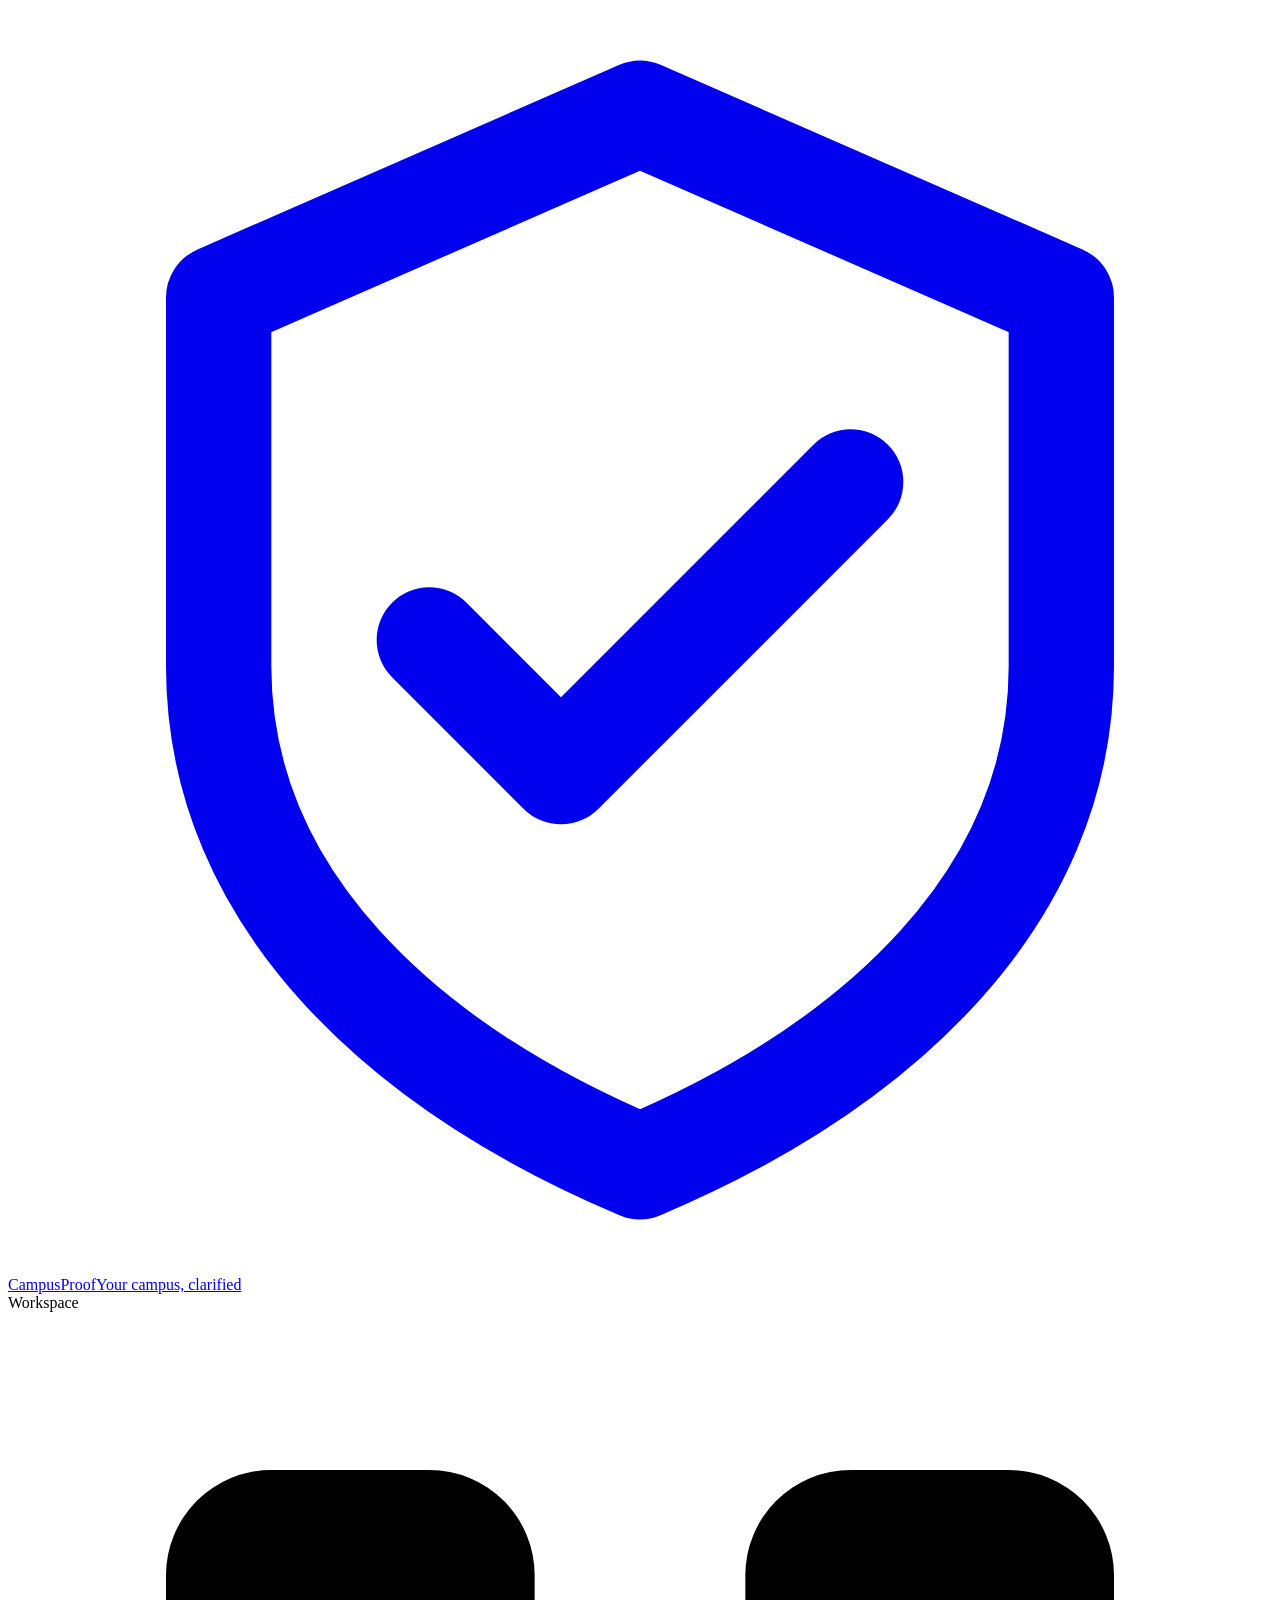
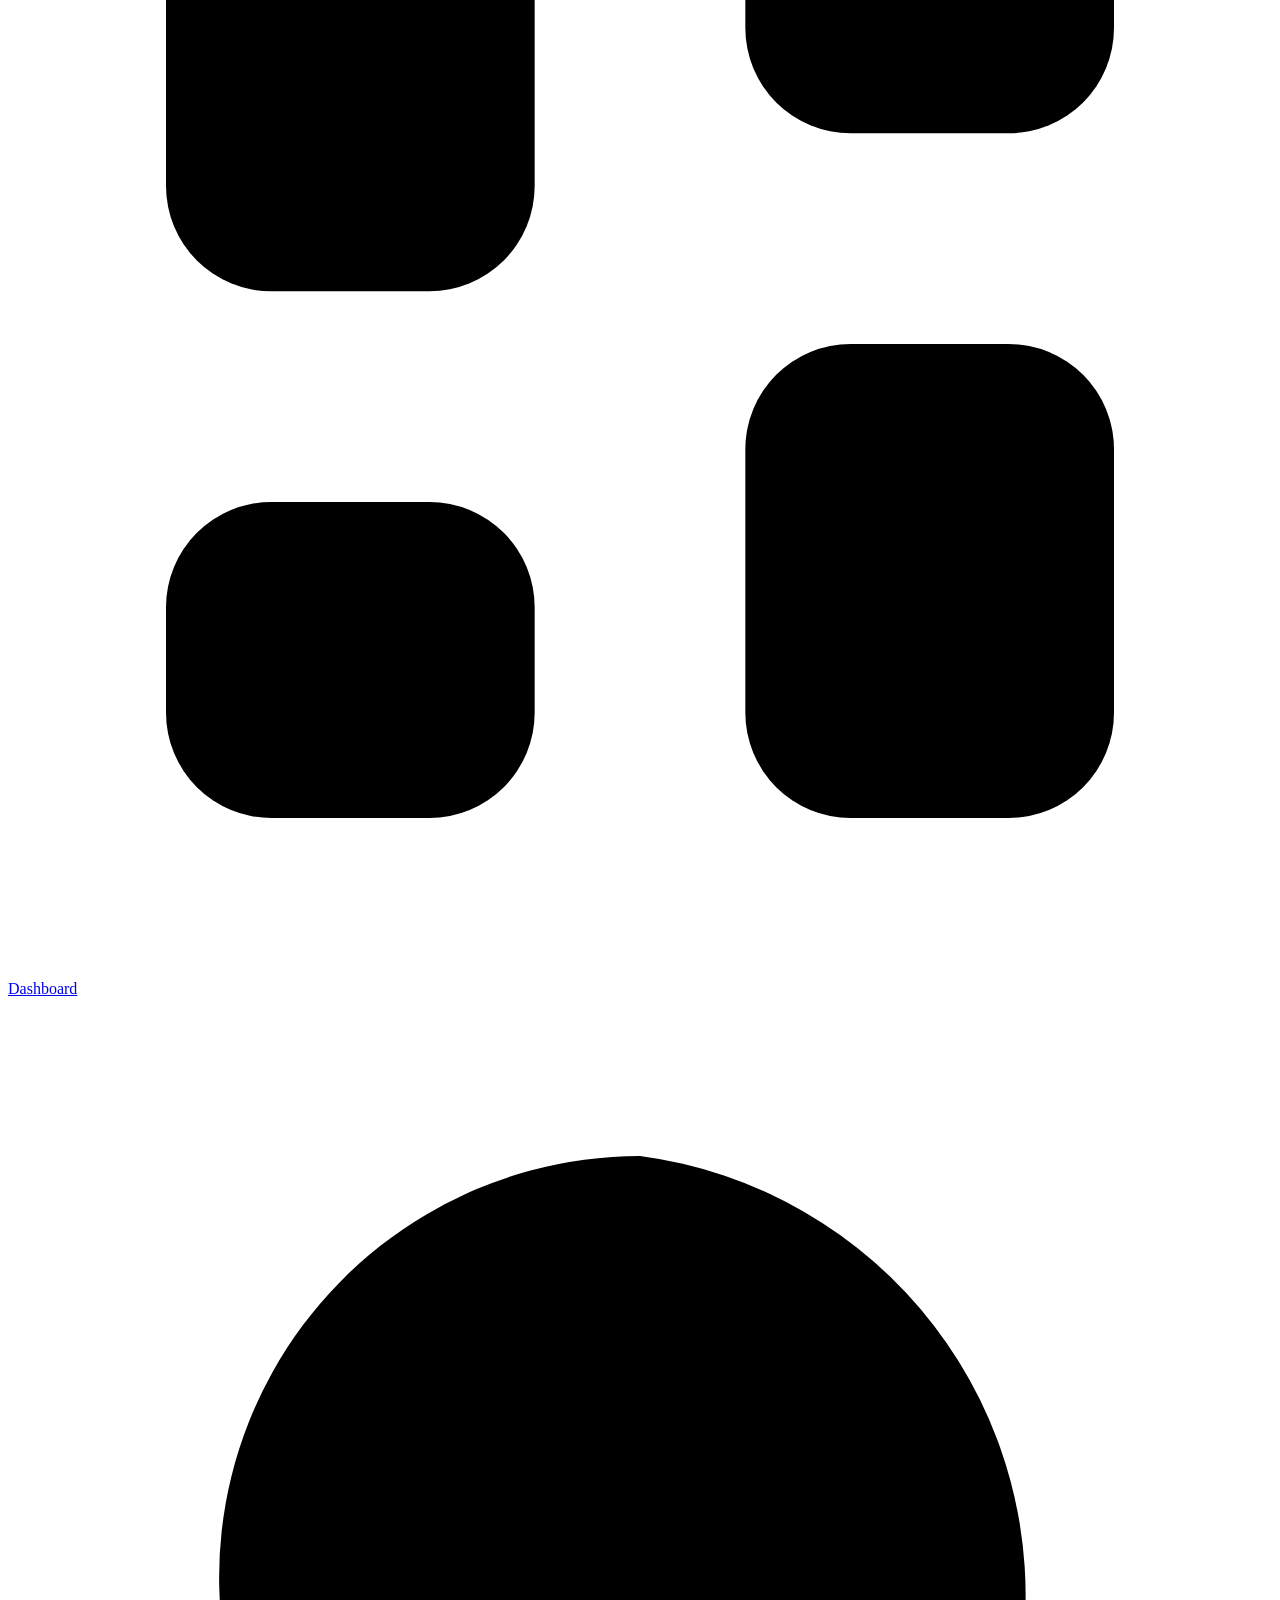
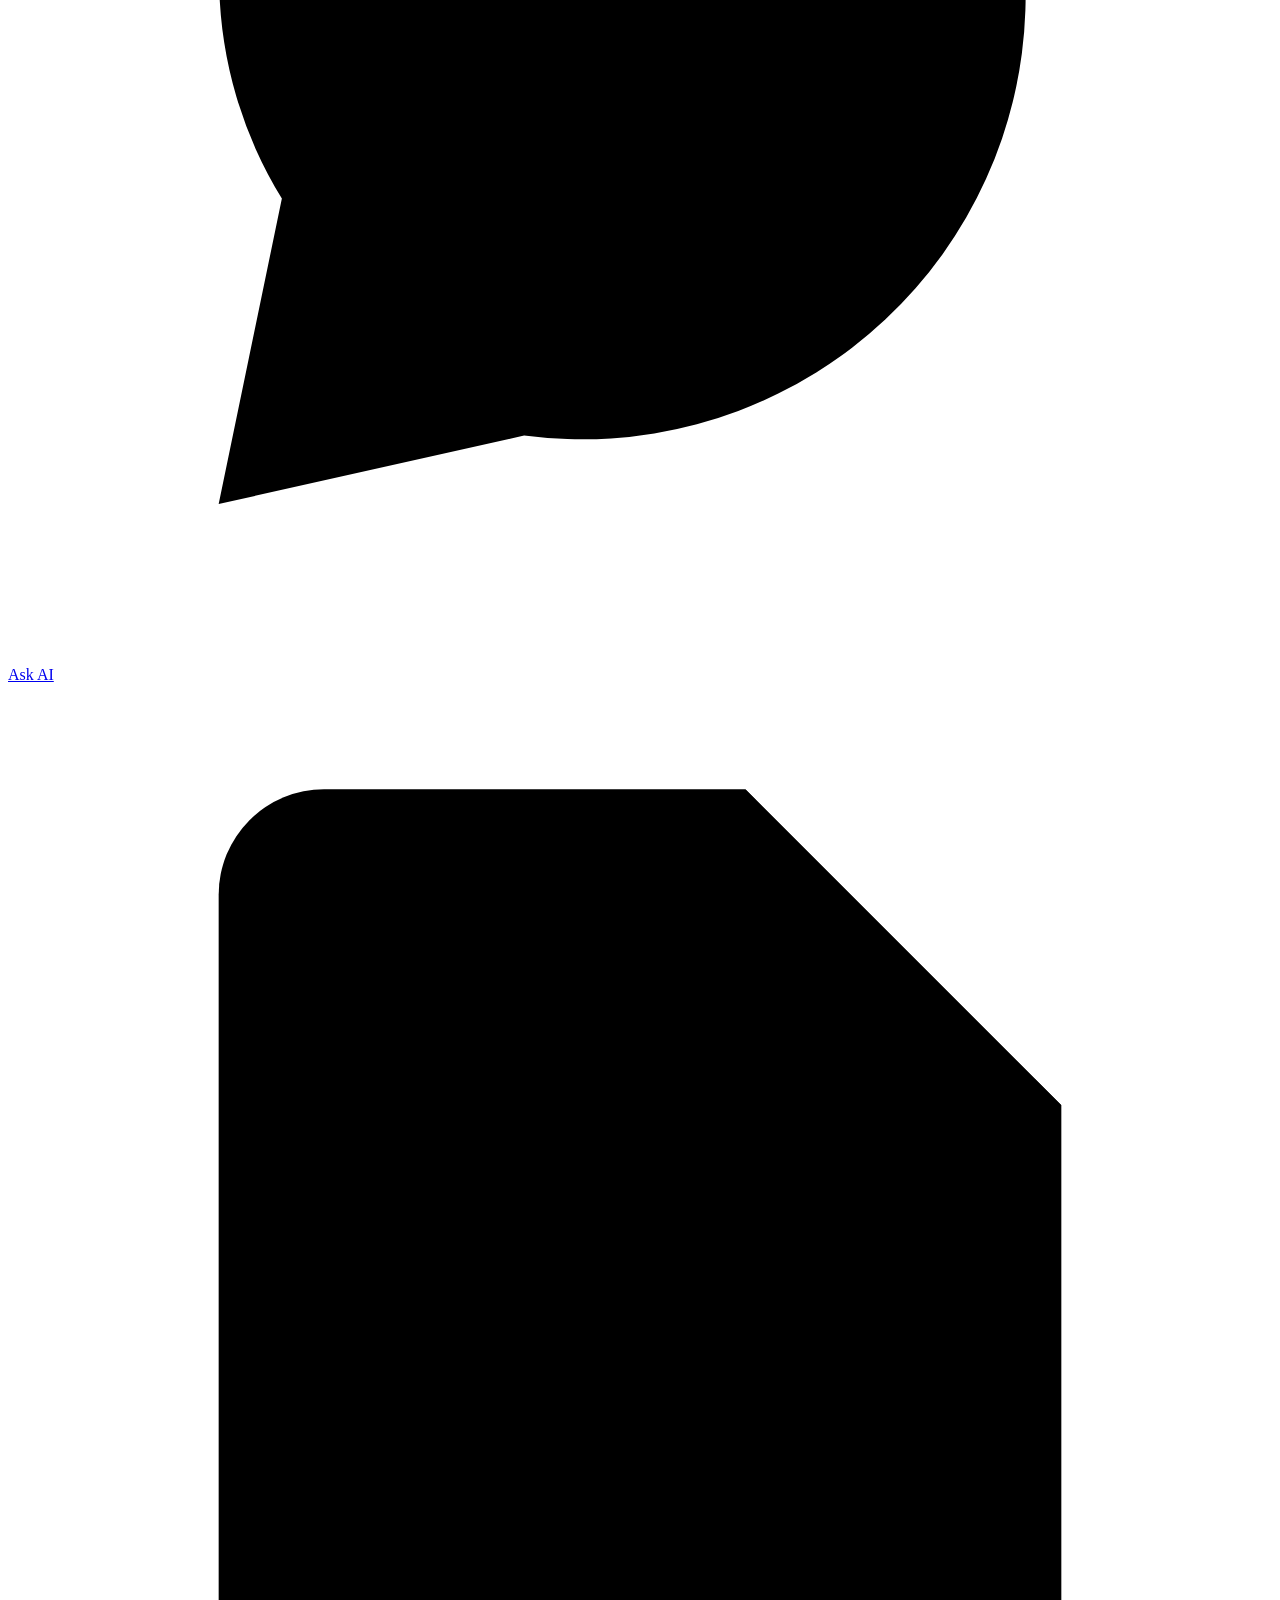
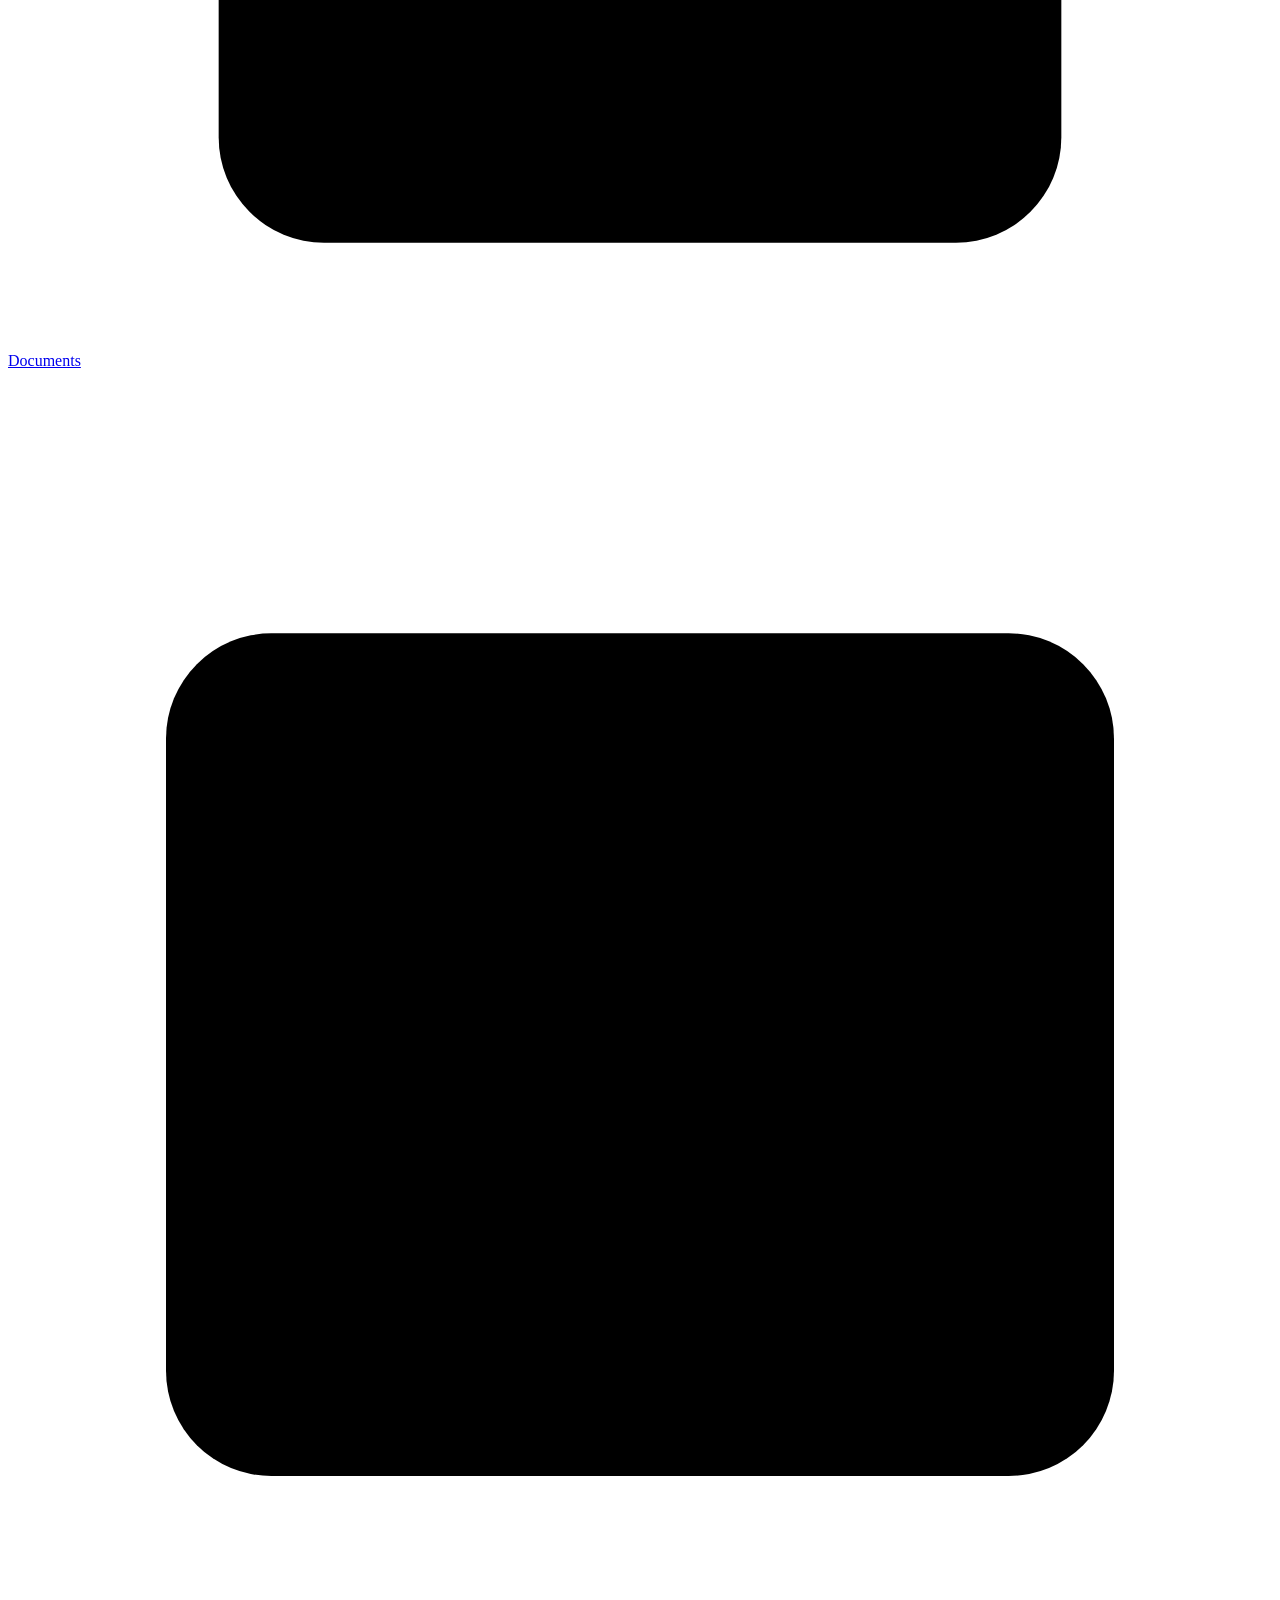
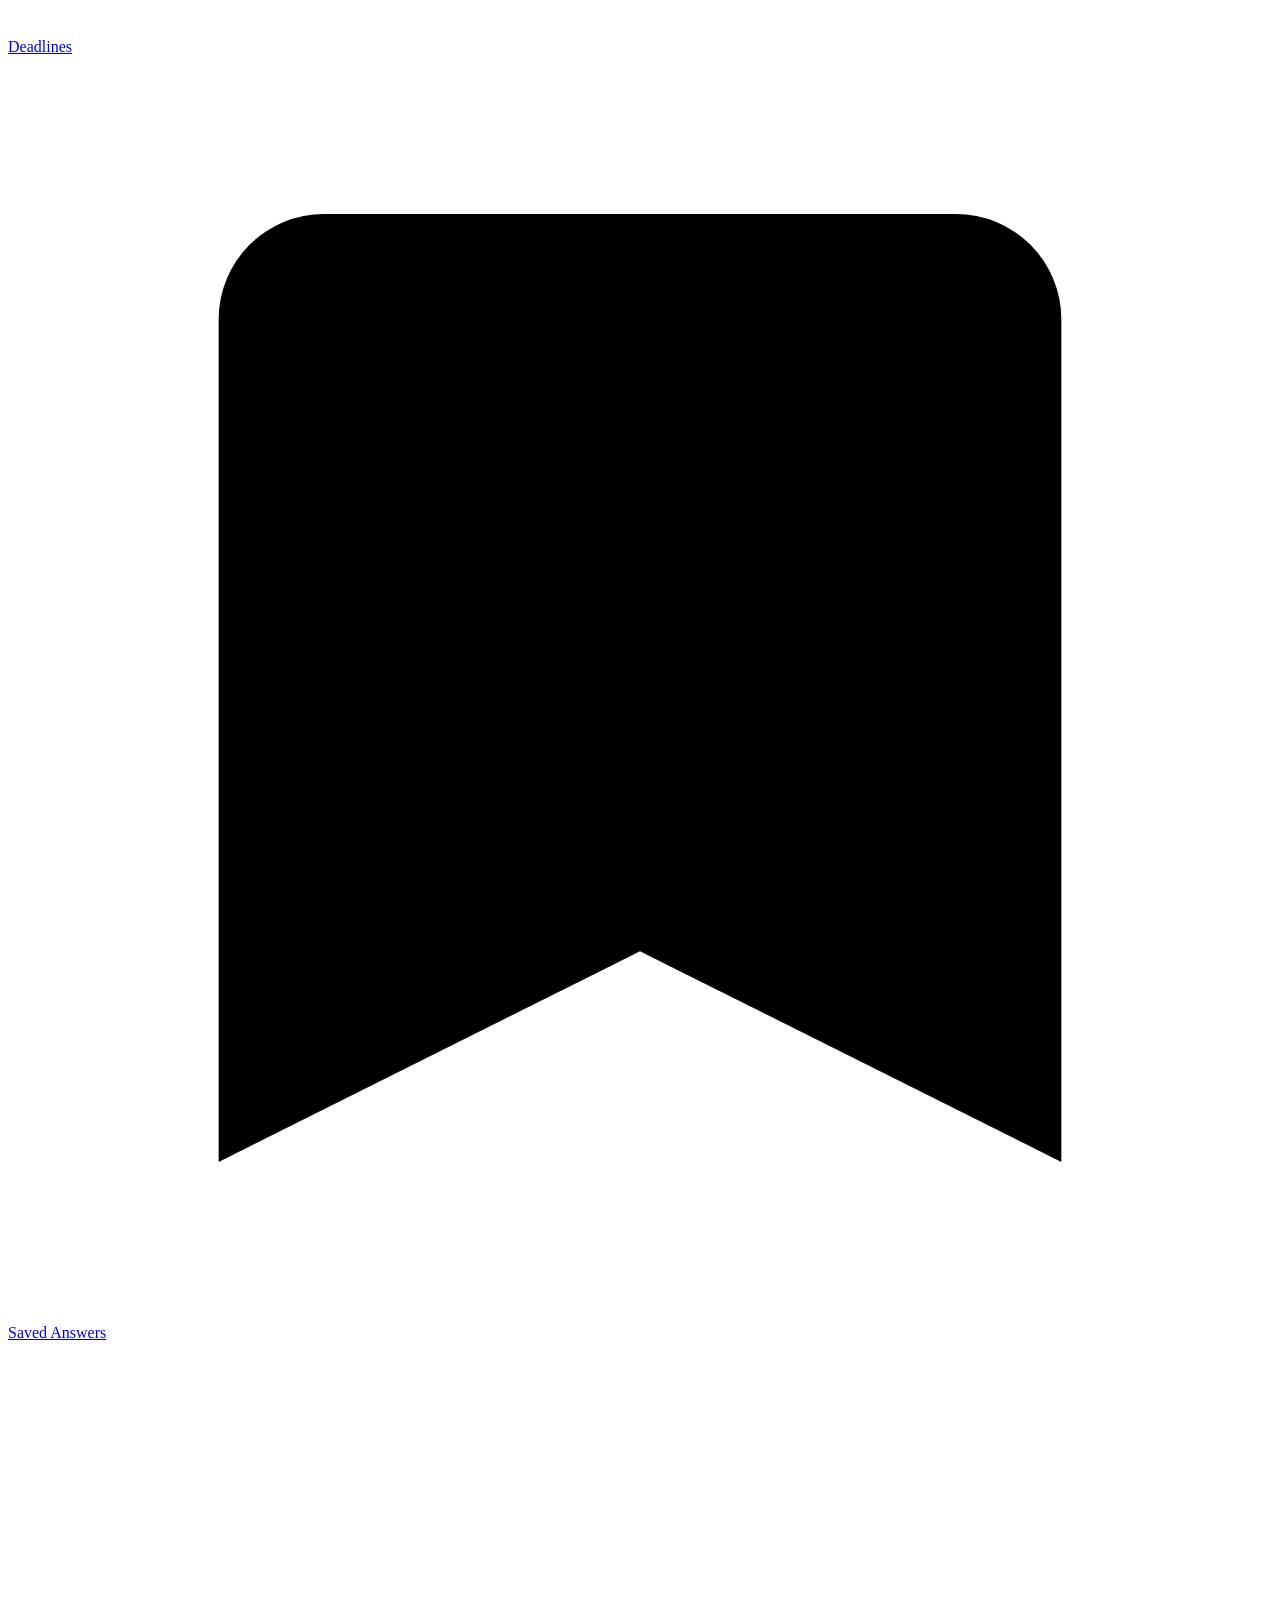
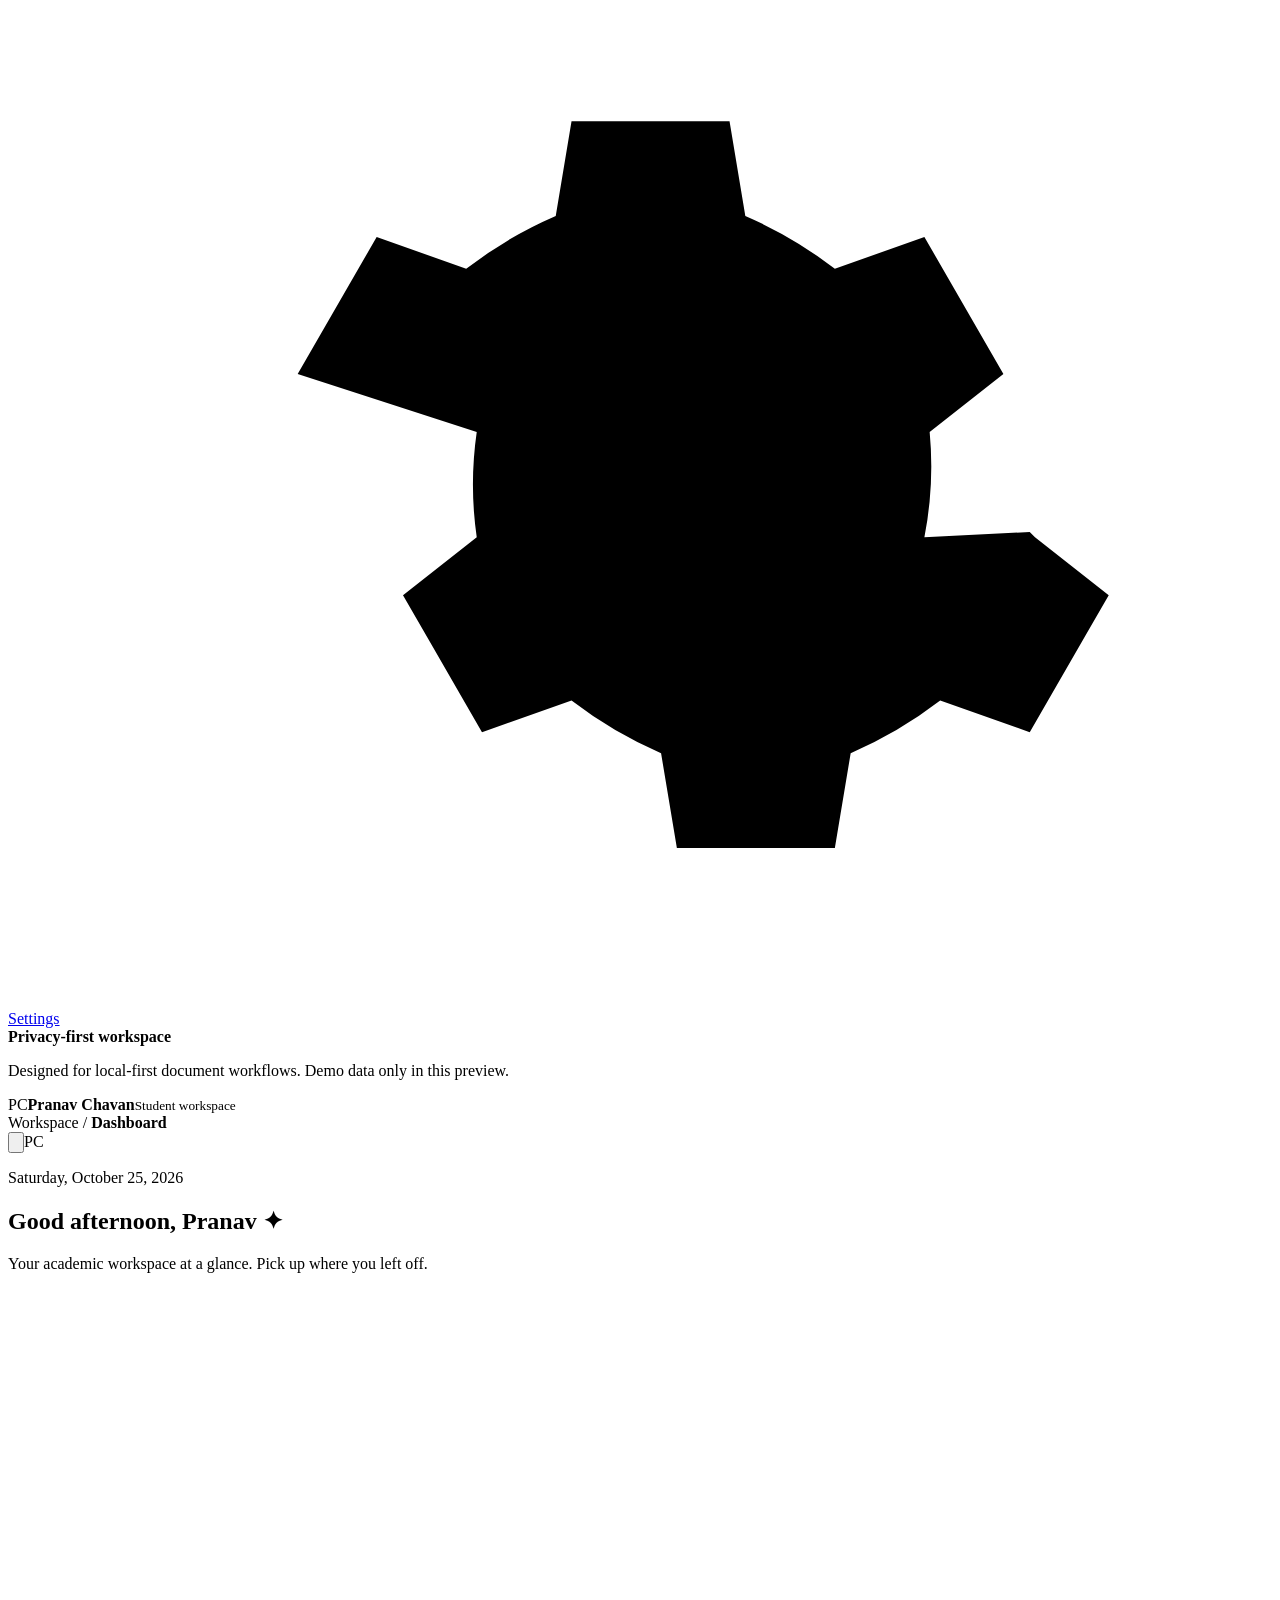
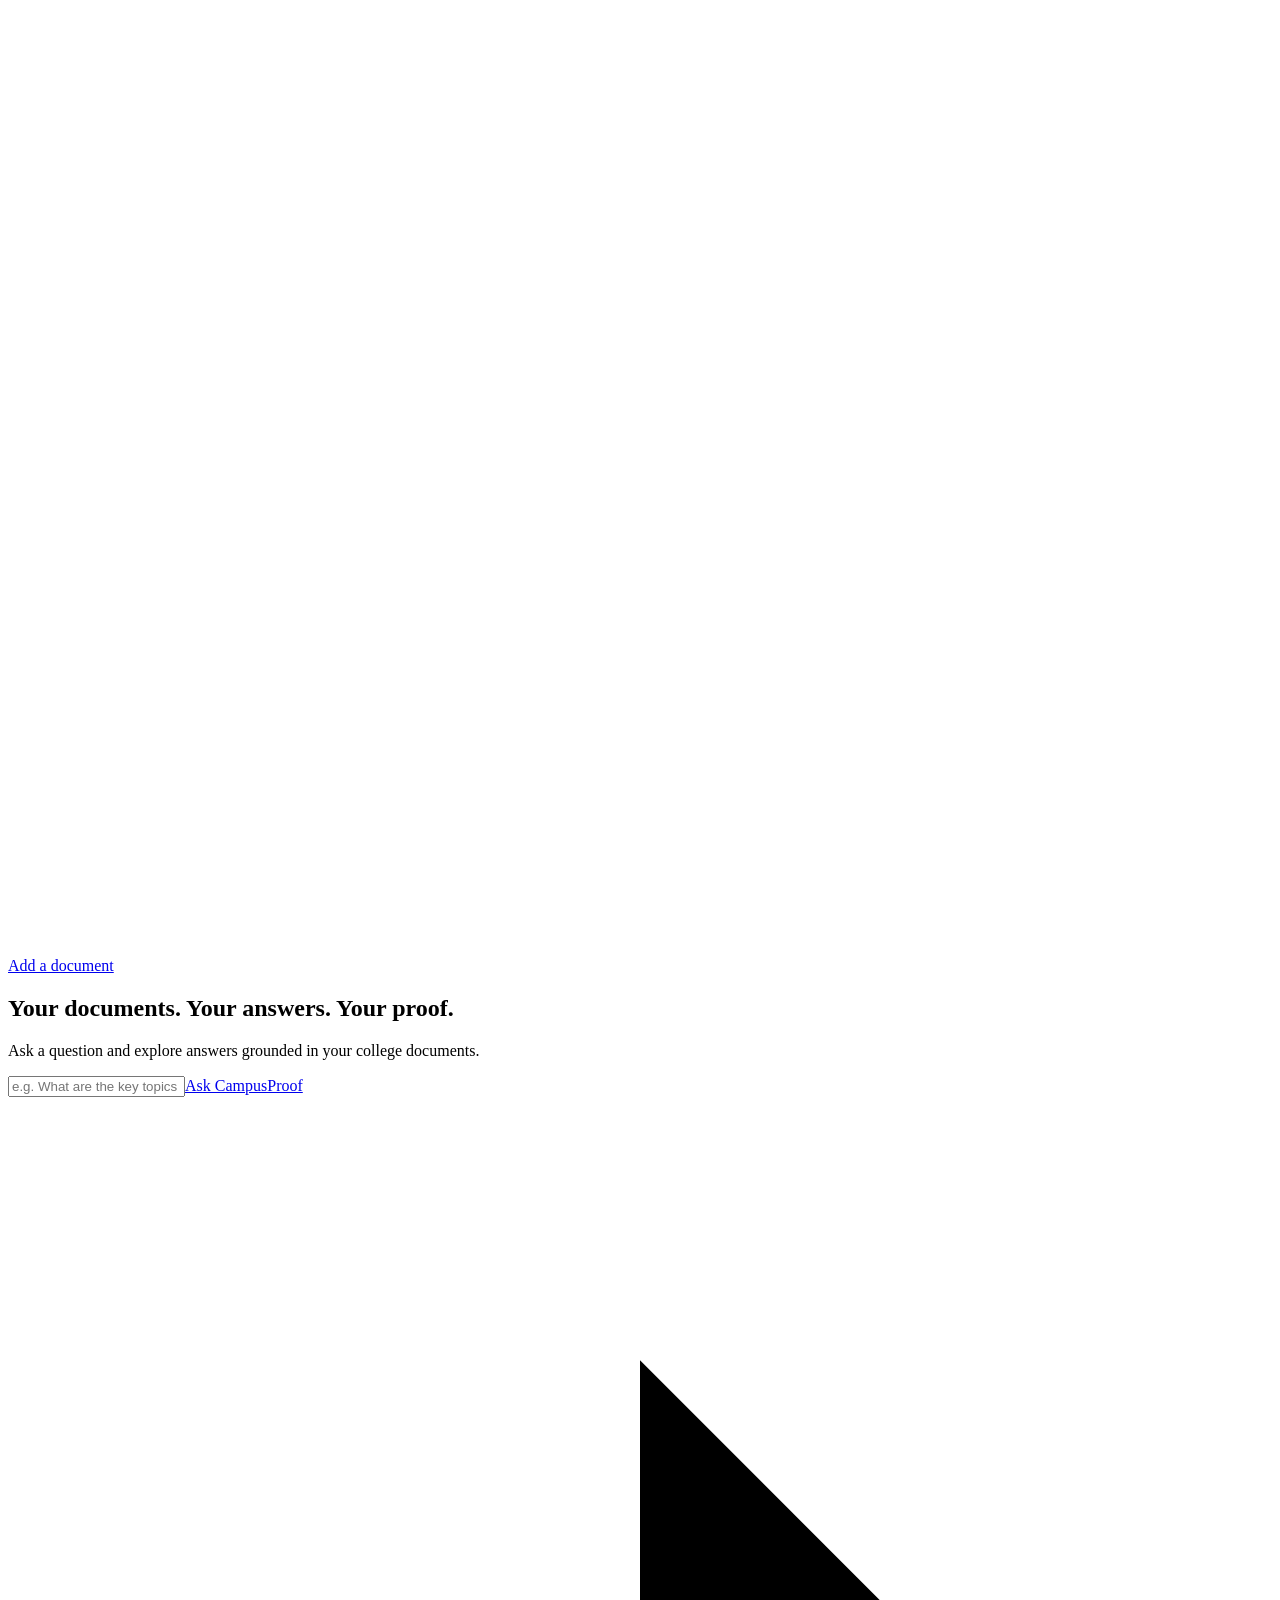
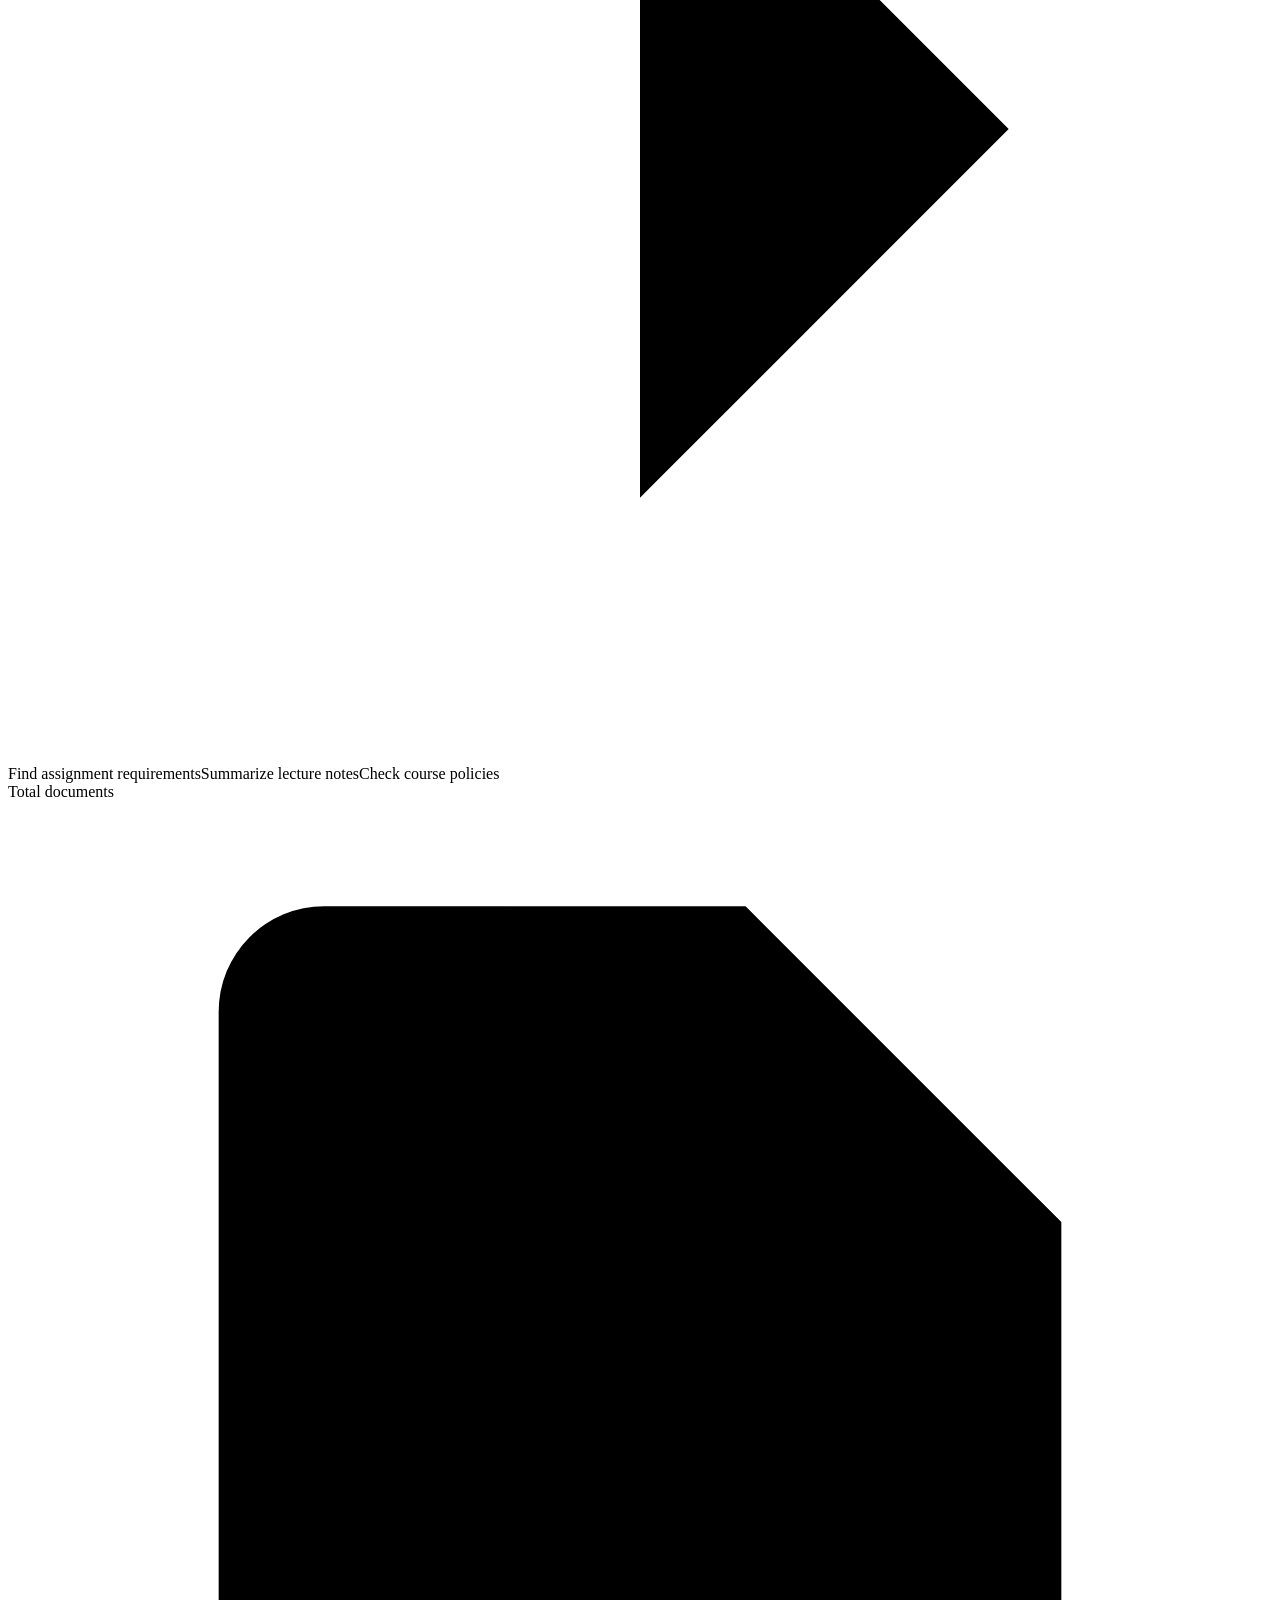
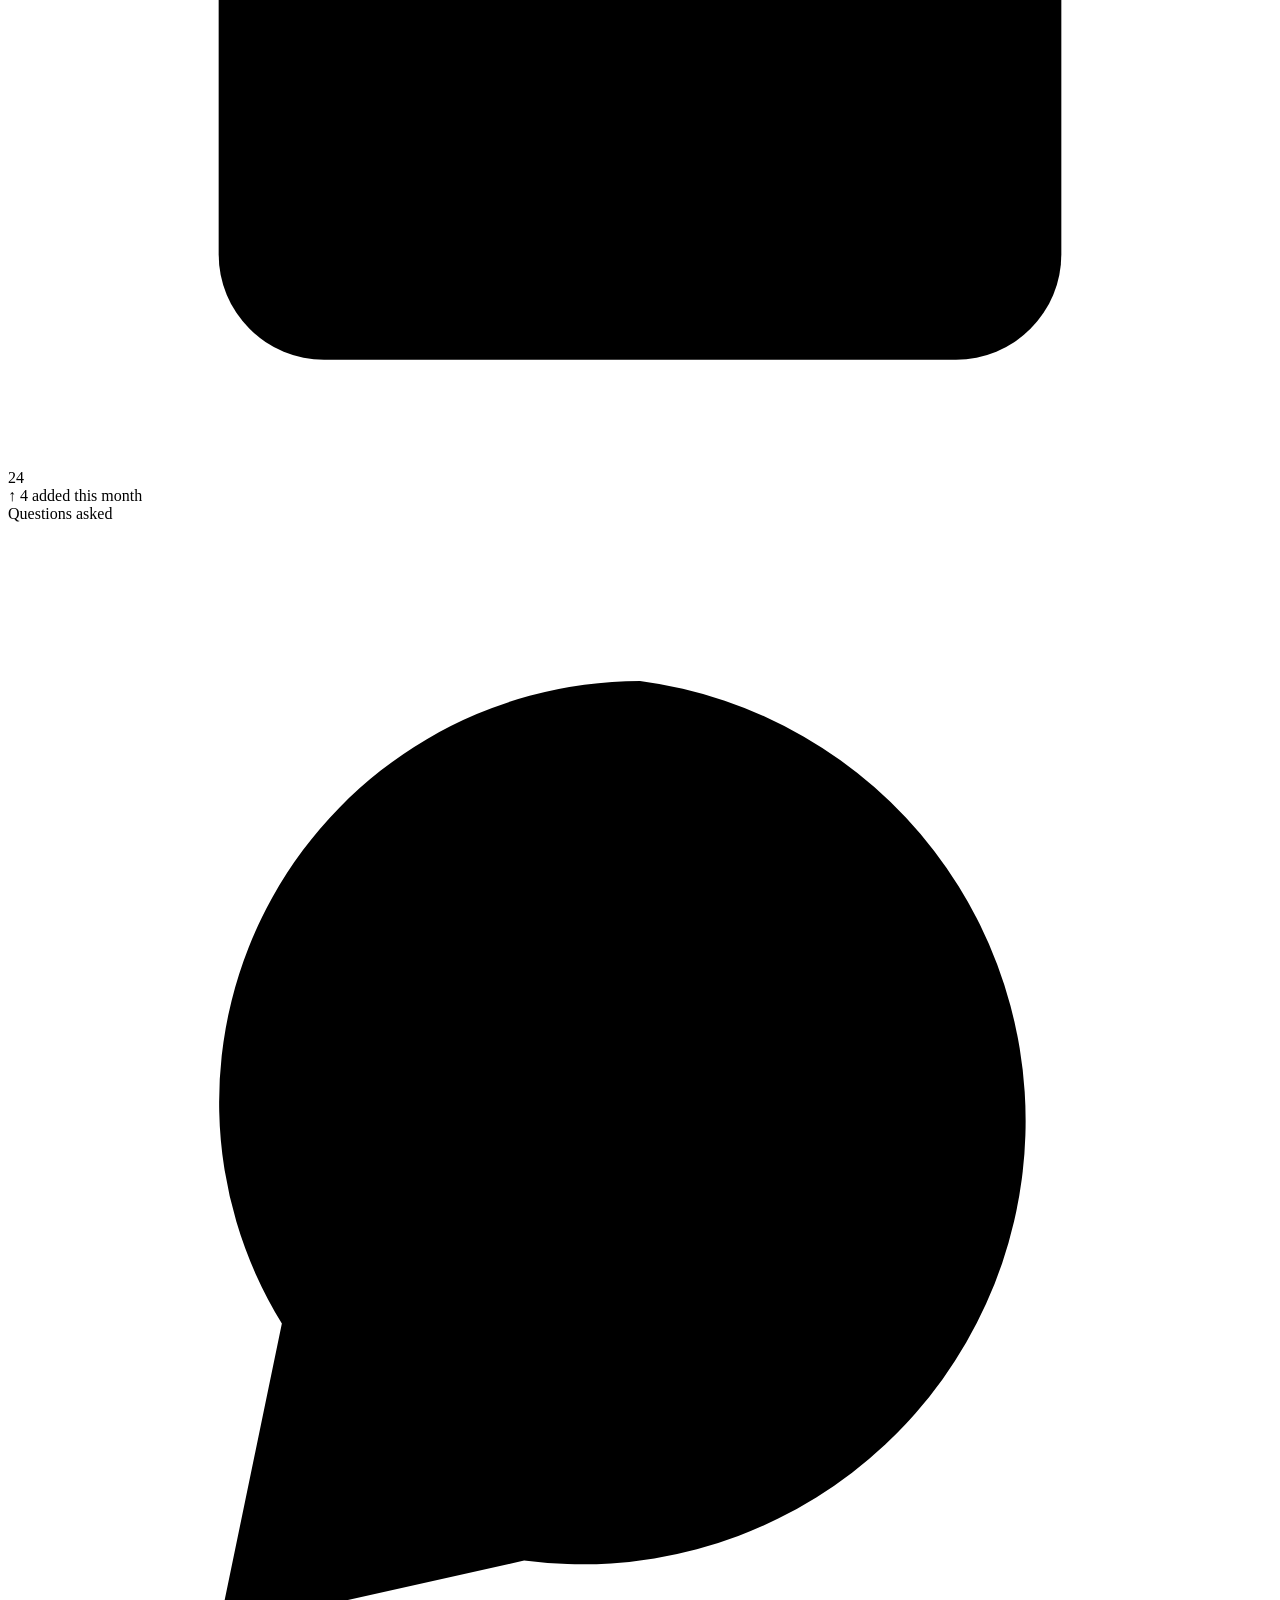
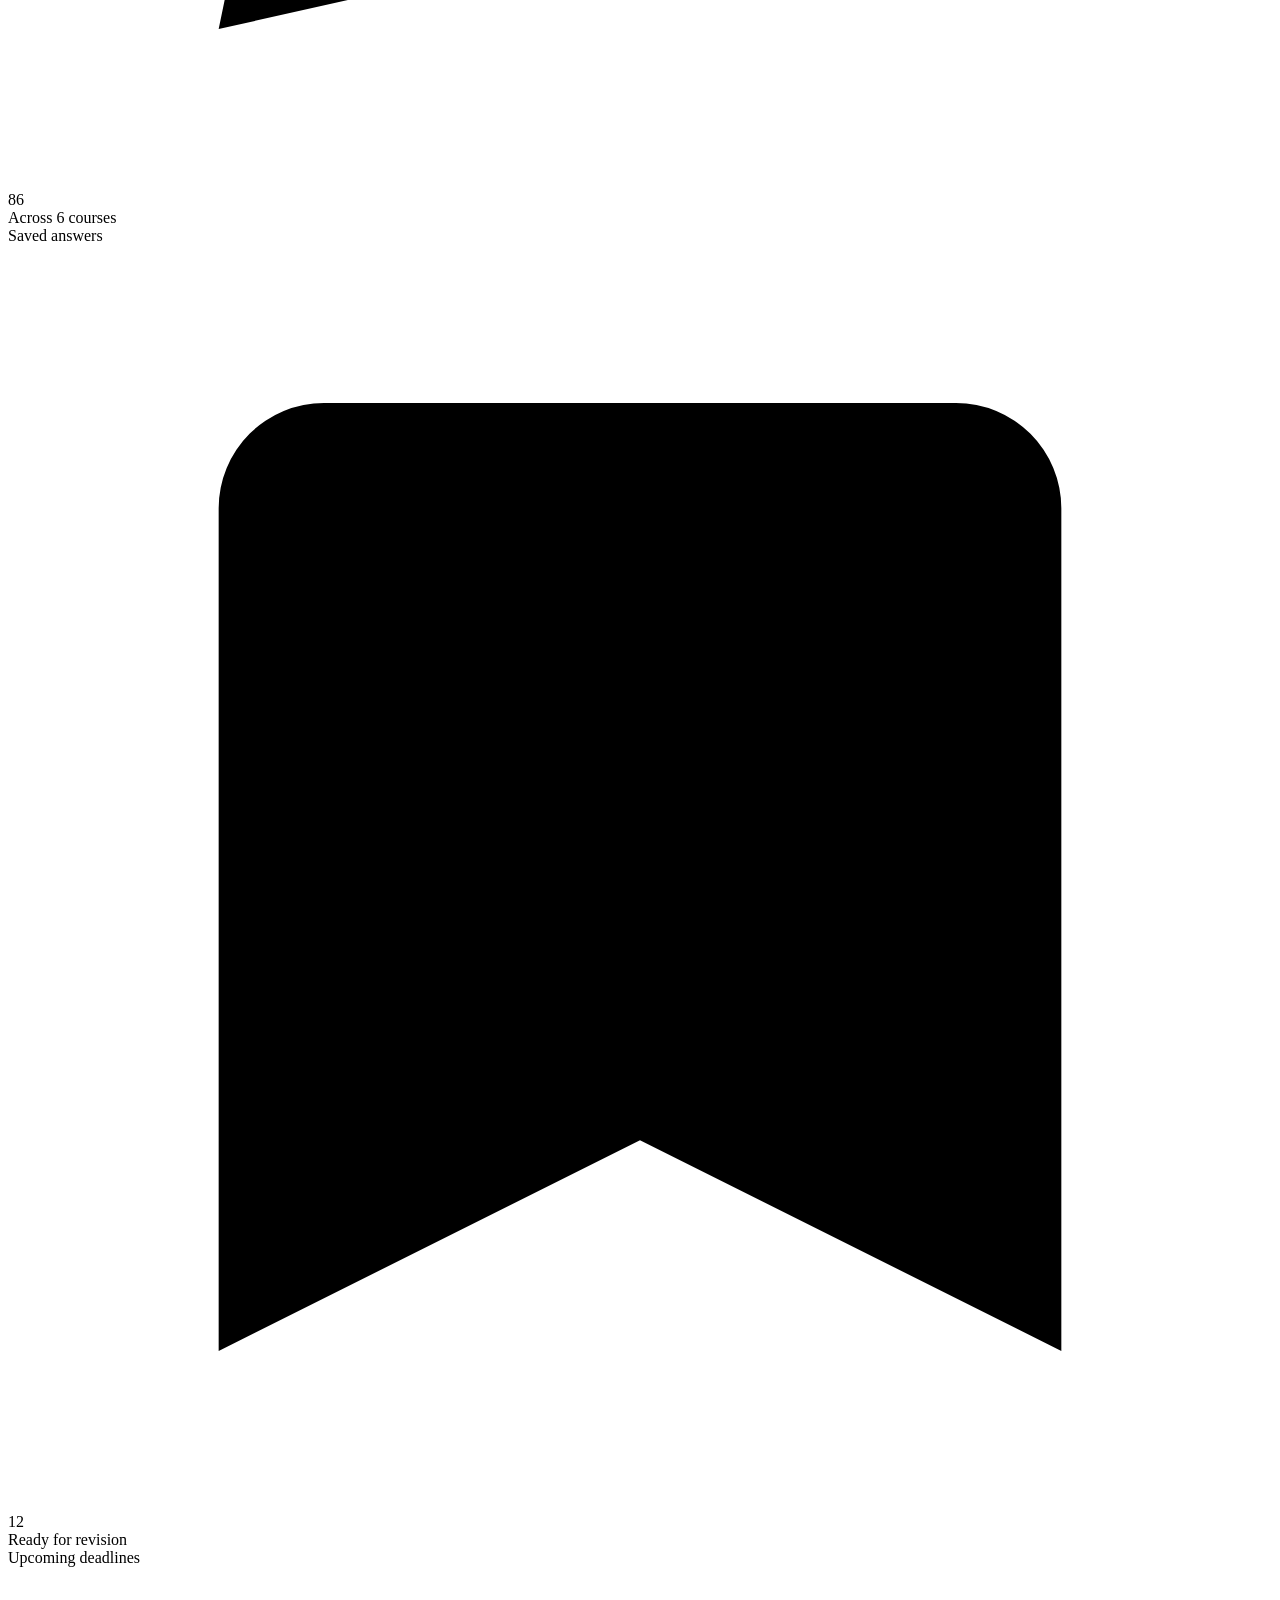
==== index.html @ c19a7678 "all frontend done" ====
<!doctype html>
<html lang="en">
<head>
  <meta charset="utf-8">
  <meta name="viewport" content="width=device-width, initial-scale=1">
  <meta name="theme-color" content="#f6f7fb">
  <title>Dashboard | CampusProof</title>
  <link rel="stylesheet" href="style.css">
</head>
<body>
<div class="app">
  <aside class="sidebar" aria-label="Main navigation">
    <a class="brand" href="index.html" aria-label="CampusProof home">
      <span class="brand-mark"><svg viewBox="0 0 24 24" aria-hidden="true" fill="none" stroke="currentColor" stroke-width="2" stroke-linecap="round" stroke-linejoin="round"><path d="M4 5.5 12 2l8 3.5v7c0 4.4-3.5 7.6-8 9.5-4.5-1.9-8-5.1-8-9.5z"/><path d="m8 12 2.5 2.5L16 9"/></svg></span>
      <span><span class="brand-name">Campus<span>Proof</span></span><span class="brand-sub">Your campus, clarified</span></span>
    </a>
    <div class="nav-label">Workspace</div>
    <nav class="nav"><a href="index.html" class="active" aria-current="page"><span class="nav-icon"><svg viewBox="0 0 24 24" aria-hidden="true"><rect x="3" y="3" width="7" height="8" rx="2"/><rect x="14" y="3" width="7" height="5" rx="2"/><rect x="14" y="12" width="7" height="9" rx="2"/><rect x="3" y="15" width="7" height="6" rx="2"/></svg></span><span>Dashboard</span></a>
<a href="ask.html" class="" ><span class="nav-icon"><svg viewBox="0 0 24 24" aria-hidden="true"><path d="M12 3a8 8 0 0 0-6.8 12.2L4 21l5.8-1.3A8 8 0 1 0 12 3Z"/><path d="M8.5 9.5a3.5 3.5 0 0 1 6.7 1.4c0 2.1-3.2 2.4-3.2 4"/><path d="M12 18h.01"/></svg></span><span>Ask AI</span></a>
<a href="documents.html" class="" ><span class="nav-icon"><svg viewBox="0 0 24 24" aria-hidden="true"><path d="M14 2H6a2 2 0 0 0-2 2v16a2 2 0 0 0 2 2h12a2 2 0 0 0 2-2V8Z"/><path d="M14 2v6h6M8 13h8M8 17h8"/></svg></span><span>Documents</span></a>
<a href="deadlines.html" class="" ><span class="nav-icon"><svg viewBox="0 0 24 24" aria-hidden="true"><rect x="3" y="5" width="18" height="16" rx="2"/><path d="M16 3v4M8 3v4M3 10h18M8 14h3M8 17h6"/></svg></span><span>Deadlines</span></a>
<a href="saved.html" class="" ><span class="nav-icon"><svg viewBox="0 0 24 24" aria-hidden="true"><path d="M6 3h12a2 2 0 0 1 2 2v16l-8-4-8 4V5a2 2 0 0 1 2-2Z"/></svg></span><span>Saved Answers</span></a>
<a href="settings.html" class="" ><span class="nav-icon"><svg viewBox="0 0 24 24" aria-hidden="true"><circle cx="12" cy="12" r="3"/><path d="m19.4 15 .1.1 1.4 1.1-1.5 2.6-1.7-.6a8 8 0 0 1-1.7 1l-.3 1.8h-3l-.3-1.8a8 8 0 0 1-1.7-1l-1.7.6-1.5-2.6 1.4-1.1a7 7 0 0 1 0-2L5.5 12l1.5-2.6 1.7.6a8 8 0 0 1 1.7-1l.3-1.8h3l.3 1.8a8 8 0 0 1 1.7 1l1.7-.6 1.5 2.6-1.4 1.1a7 7 0 0 1-.1 2Z"/></svg></span><span>Settings</span></a></nav>
    <div class="sidebar-bottom">
      <div class="offline-card"><strong><span class="offline-dot"></span>Privacy-first workspace</strong><p>Designed for local-first document workflows. Demo data only in this preview.</p></div>
      <div class="user-mini"><span class="avatar">PC</span><span><strong>Pranav Chavan</strong><small>Student workspace</small></span></div>
    </div>
  </aside>
  <main class="main">
    <header class="topbar">
      <div class="breadcrumb">Workspace <span aria-hidden="true">/</span> <strong>Dashboard</strong></div>
      <div class="top-actions"><button class="icon-button" type="button" aria-label="Notifications (demo)"><svg viewBox="0 0 24 24" aria-hidden="true"><path d="M18 8a6 6 0 0 0-12 0c0 7-3 7-3 9h18c0-2-3-2-3-9M10 21h4"/></svg></button><span class="avatar" aria-label="Profile initials">PC</span></div>
    </header>
    
<section class="page-heading">
 <div><p class="eyebrow">Saturday, October 25, 2026</p><h1>Good afternoon, Pranav <span aria-hidden="true">✦</span></h1><p class="subtitle">Your academic workspace at a glance. Pick up where you left off.</p></div>
 <a class="button button-secondary" href="documents.html"><svg viewBox="0 0 24 24" aria-hidden="true"><path d="M12 5v14M5 12h14"/></svg> Add a document</a>
</section>
<section class="ask-banner">
 <h2>Your documents. Your answers. Your proof.</h2><p>Ask a question and explore answers grounded in your college documents.</p>
 <form class="ask-box" action="ask.html" method="get"><input aria-label="Ask your documents" placeholder="e.g. What are the key topics for the midterm?" readonly><a class="button button-primary" href="ask.html">Ask CampusProof <svg viewBox="0 0 24 24" aria-hidden="true"><path d="M5 12h14M12 5l7 7-7 7"/></svg></a></form>
 <div class="chips"><span class="chip">Find assignment requirements</span><span class="chip">Summarize lecture notes</span><span class="chip">Check course policies</span></div>
</section>
<section class="grid stats-grid" aria-label="Workspace statistics">
 <article class="card stat-card"><div class="stat-top"><span class="stat-label">Total documents</span><span class="stat-icon tint-blue"><svg viewBox="0 0 24 24" aria-hidden="true"><path d="M14 2H6a2 2 0 0 0-2 2v16a2 2 0 0 0 2 2h12a2 2 0 0 0 2-2V8Z"/><path d="M14 2v6h6M8 13h8M8 17h8"/></svg></span></div><div class="stat-value">24</div><div class="stat-note"><span class="positive">↑ 4</span> added this month</div></article>
 <article class="card stat-card"><div class="stat-top"><span class="stat-label">Questions asked</span><span class="stat-icon tint-purple"><svg viewBox="0 0 24 24" aria-hidden="true"><path d="M12 3a8 8 0 0 0-6.8 12.2L4 21l5.8-1.3A8 8 0 1 0 12 3Z"/><path d="M8.5 9.5a3.5 3.5 0 0 1 6.7 1.4c0 2.1-3.2 2.4-3.2 4"/><path d="M12 18h.01"/></svg></span></div><div class="stat-value">86</div><div class="stat-note">Across 6 courses</div></article>
 <article class="card stat-card"><div class="stat-top"><span class="stat-label">Saved answers</span><span class="stat-icon tint-green"><svg viewBox="0 0 24 24" aria-hidden="true"><path d="M6 3h12a2 2 0 0 1 2 2v16l-8-4-8 4V5a2 2 0 0 1 2-2Z"/></svg></span></div><div class="stat-value">12</div><div class="stat-note">Ready for revision</div></article>
 <article class="card stat-card"><div class="stat-top"><span class="stat-label">Upcoming deadlines</span><span class="stat-icon tint-amber"><svg viewBox="0 0 24 24" aria-hidden="true"><rect x="3" y="5" width="18" height="16" rx="2"/><path d="M16 3v4M8 3v4M3 10h18M8 14h3M8 17h6"/></svg></span></div><div class="stat-value">3</div><div class="stat-note">Next due in 2 days</div></article>
</section>
<section class="grid content-grid">
 <div class="stack">
  <article class="card section-card"><div class="section-head"><div><h2>Recently uploaded</h2><p>Your latest study materials</p></div><a class="text-link" href="documents.html">View all →</a></div>
   <div class="doc-list">
    <div class="doc-row"><span class="file-icon file-pdf" aria-label="PDF file">PDF</span><div class="row-main"><strong>Data Structures — Unit 3 Notes</strong><small>PDF · 2.4 MB · Added today</small></div><span class="status status-ready">Ready</span></div>
    <div class="doc-row"><span class="file-icon file-doc" aria-label="DOC file">DOC</span><div class="row-main"><strong>Web Development Assignment Brief</strong><small>DOCX · 184 KB · Added yesterday</small></div><span class="status status-ready">Ready</span></div>
    <div class="doc-row"><span class="file-icon file-pdf" aria-label="PDF file">PDF</span><div class="row-main"><strong>Operating Systems Syllabus</strong><small>PDF · 960 KB · Added Oct 21</small></div><span class="status status-processing">Indexing</span></div>
   </div>
  </article>
  <article class="card section-card"><div class="section-head"><div><h2>Recent questions</h2><p>Continue learning from your previous asks</p></div><a class="text-link" href="ask.html">Open Ask AI →</a></div>
   <div class="question-list">
    <div class="question-item"><p class="question-title">What is the difference between a stack and a queue?</p><p class="question-preview">A stack follows LIFO, while a queue follows FIFO. Your Unit 3 notes compare their operations…</p><div class="question-meta"><span>Today, 10:42 AM</span><span class="source-pill">2 citations</span><a class="text-link" href="saved.html">Save review →</a></div></div>
    <div class="question-item"><p class="question-title">What are the submission requirements for the web assignment?</p><p class="question-preview">The brief lists the required files, evaluation criteria, and submission format…</p><div class="question-meta"><span>Yesterday</span><span class="source-pill">1 citation</span></div></div>
   </div>
  </article>
 </div>
 <div class="stack">
  <article class="card section-card"><div class="section-head"><div><h2>Upcoming deadlines</h2><p>Stay ahead of your coursework</p></div><a class="text-link" href="deadlines.html">View calendar →</a></div>
   <div class="deadline-list">
    <div class="deadline-item"><div class="date-box"><strong>27</strong><small>Oct</small></div><div class="deadline-info"><strong>Web Development Project</strong><small>Web Application Development</small></div><span class="priority priority-high">High</span></div>
    <div class="deadline-item"><div class="date-box"><strong>30</strong><small>Oct</small></div><div class="deadline-info"><strong>DSA Practice Set 4</strong><small>Data Structures & Algorithms</small></div><span class="priority priority-medium">Medium</span></div>
    <div class="deadline-item"><div class="date-box"><strong>04</strong><small>Nov</small></div><div class="deadline-info"><strong>OS Lab Record</strong><small>Operating Systems</small></div><span class="priority priority-low">Low</span></div>
   </div>
  </article>
  <article class="card section-card"><div class="section-head"><div><h2>Quick actions</h2><p>Jump into your workflow</p></div></div><div class="grid" style="grid-template-columns:1fr 1fr;gap:10px"><a class="button button-soft" href="ask.html">✦ Ask a question</a><a class="button button-secondary" href="documents.html">▤ Browse files</a><a class="button button-secondary" href="saved.html">♧ Saved answers</a><a class="button button-secondary" href="deadlines.html">▦ Deadlines</a></div></article>
 </div>
</section>

    <footer class="footer-note">CampusProof · Offline-first by design · Static college project demo</footer>
  </main>
</div>
</body>
</html>
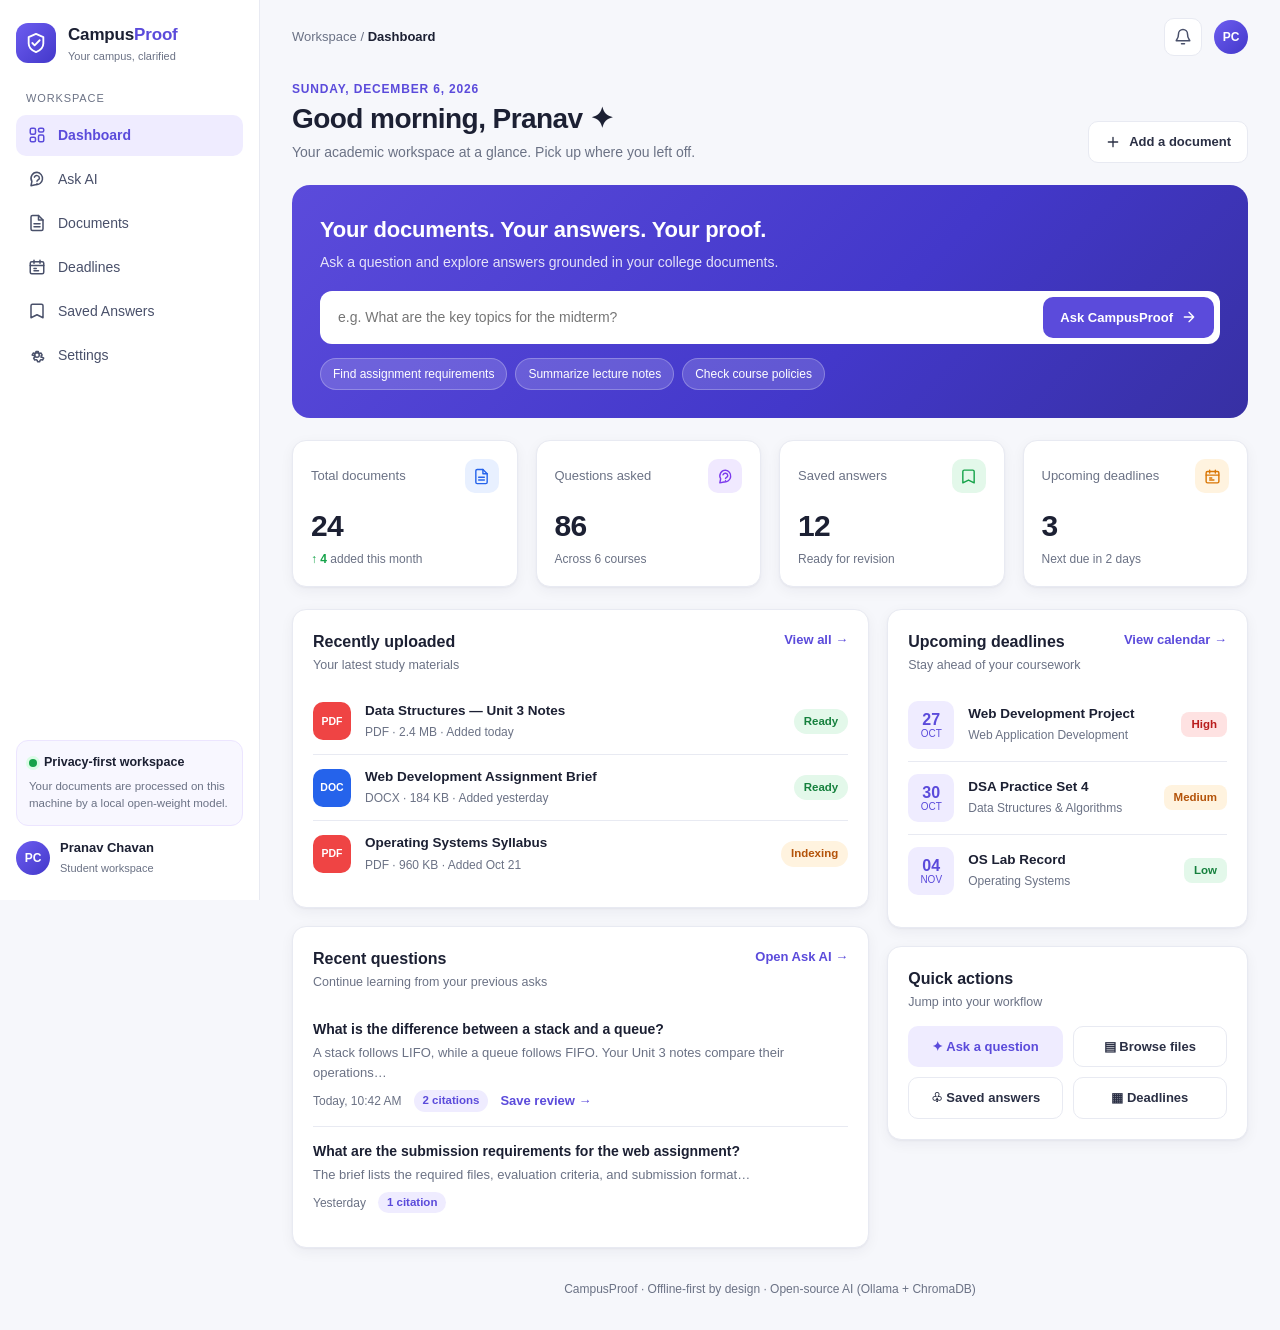
==== commit c647f26f: "All done" ====
--- a/index.html
+++ b/index.html
@@ -78,5 +78,6 @@
     <footer class="footer-note">CampusProof · Offline-first by design · Static college project demo</footer>
   </main>
 </div>
+   <script src="app.js"></script>
 </body>
 </html>
--- a/style.css
+++ b/style.css
@@ -0,0 +1,220 @@
+/* CampusProof - stylesheet for the static demo pages */
+:root{--bg:#f6f7fb;--card:#fff;--ink:#1c2033;--muted:#6b7285;--line:#e8eaf2;--brand:#5b4bdb;--brand-soft:#efecff;
+--green:#16a34a;--amber:#d97706;--red:#dc2626;--blue:#2563eb;--purple:#7c3aed;--radius:14px;--shadow:0 1px 2px rgba(20,24,50,.04),0 4px 14px rgba(20,24,50,.05)}
+*{box-sizing:border-box}
+html,body{margin:0}
+body{font-family:Inter,-apple-system,"Segoe UI",Roboto,Helvetica,Arial,sans-serif;background:var(--bg);color:var(--ink);font-size:14px;line-height:1.5}
+a{color:inherit;text-decoration:none}
+h1,h2,h3,p{margin:0}
+svg{width:18px;height:18px;fill:none;stroke:currentColor;stroke-width:2;stroke-linecap:round;stroke-linejoin:round;flex:none}
+small{color:var(--muted)}
+
+/* layout */
+.app{display:grid;grid-template-columns:260px 1fr;min-height:100vh}
+.sidebar{background:#fff;border-right:1px solid var(--line);padding:22px 16px;display:flex;flex-direction:column;position:sticky;top:0;height:100vh;overflow:auto}
+.main{padding:0 32px 32px;min-width:0}
+.grid{display:grid;gap:18px}
+.stack{display:flex;flex-direction:column;gap:18px}
+.card{background:var(--card);border:1px solid var(--line);border-radius:var(--radius);box-shadow:var(--shadow)}
+
+/* sidebar */
+.brand{display:flex;align-items:center;gap:12px;margin-bottom:26px}
+.brand-mark{width:40px;height:40px;border-radius:12px;background:linear-gradient(135deg,#6d5df0,#4338ca);color:#fff;display:grid;place-items:center}
+.brand-mark svg{width:22px;height:22px}
+.brand-name{display:block;font-weight:700;font-size:17px;letter-spacing:-.01em}
+.brand-name span{color:var(--brand)}
+.brand-sub{display:block;font-size:11px;color:var(--muted)}
+.nav-label{font-size:11px;text-transform:uppercase;letter-spacing:.08em;color:var(--muted);margin:0 10px 8px}
+.nav{display:flex;flex-direction:column;gap:3px}
+.nav a{display:flex;align-items:center;gap:12px;padding:10px 12px;border-radius:10px;color:#49506a;font-weight:500}
+.nav a:hover{background:#f3f4fa}
+.nav a.active{background:var(--brand-soft);color:var(--brand);font-weight:600}
+.nav-icon{display:grid;place-items:center}
+.sidebar-bottom{margin-top:auto;padding-top:20px;display:flex;flex-direction:column;gap:12px}
+.offline-card{background:#f8f7ff;border:1px solid #ece5ff;border-radius:12px;padding:12px;font-size:12px}
+.offline-card strong{display:flex;align-items:center;gap:7px;font-size:12.5px}
+.offline-card p{margin-top:6px;color:var(--muted);font-size:11.5px}
+.offline-dot{width:8px;height:8px;border-radius:50%;background:var(--green);display:inline-block;box-shadow:0 0 0 3px #dcfce7}
+.user-mini{display:flex;align-items:center;gap:10px}
+.user-mini strong{display:block;font-size:13px}
+.user-mini small{font-size:11px}
+.avatar{width:34px;height:34px;border-radius:50%;background:linear-gradient(135deg,#6d5df0,#4338ca);color:#fff;font-weight:600;font-size:12px;display:inline-grid;place-items:center;flex:none}
+
+/* topbar + headings */
+.topbar{display:flex;justify-content:space-between;align-items:center;padding:18px 0}
+.breadcrumb{color:var(--muted);font-size:13px}
+.breadcrumb strong{color:var(--ink)}
+.top-actions{display:flex;align-items:center;gap:12px}
+.icon-button{width:38px;height:38px;border-radius:10px;border:1px solid var(--line);background:#fff;display:grid;place-items:center;cursor:pointer;color:#49506a}
+.page-heading{display:flex;justify-content:space-between;align-items:flex-end;gap:16px;margin:6px 0 22px;flex-wrap:wrap}
+.eyebrow{color:var(--brand);font-weight:600;font-size:12px;text-transform:uppercase;letter-spacing:.07em;margin-bottom:4px}
+.page-heading h1{font-size:28px;letter-spacing:-.02em;line-height:1.2}
+.subtitle{color:var(--muted);margin-top:6px}
+
+/* buttons */
+.button{display:inline-flex;align-items:center;justify-content:center;gap:8px;padding:10px 16px;border-radius:10px;font-weight:600;font-size:13px;border:1px solid transparent;cursor:pointer;white-space:nowrap}
+.button svg{width:16px;height:16px}
+.button-primary{background:var(--brand);color:#fff}
+.button-primary:hover{background:#4a3bc7}
+.button-secondary{background:#fff;border-color:var(--line);color:#2b3045}
+.button-soft{background:var(--brand-soft);color:var(--brand)}
+
+/* notice */
+.notice{display:flex;gap:12px;align-items:flex-start;background:#f8f7ff;border:1px solid #ece5ff;border-radius:12px;padding:14px 16px;margin-bottom:20px;font-size:13px;color:#4b5068}
+.notice strong{display:block;color:var(--ink);margin-bottom:2px}
+.notice-icon{color:var(--brand);font-weight:700}
+
+/* dashboard */
+.ask-banner{background:linear-gradient(135deg,#5b4bdb,#4338ca 60%,#3730a3);color:#fff;border-radius:18px;padding:28px;margin-bottom:22px}
+.ask-banner h2{font-size:22px;letter-spacing:-.01em}
+.ask-banner p{opacity:.85;margin-top:6px}
+.ask-box{display:flex;gap:10px;margin-top:18px;background:#fff;border-radius:12px;padding:6px;flex-wrap:wrap}
+.ask-box input{flex:1;min-width:200px;border:0;outline:0;padding:10px 12px;font-size:14px;background:transparent;color:var(--ink)}
+.chips{display:flex;gap:8px;margin-top:14px;flex-wrap:wrap}
+.chip{background:rgba(255,255,255,.16);border:1px solid rgba(255,255,255,.25);padding:6px 12px;border-radius:999px;font-size:12px}
+.stats-grid{grid-template-columns:repeat(4,1fr);margin-bottom:22px}
+.stat-card{padding:18px}
+.stat-top{display:flex;justify-content:space-between;align-items:center}
+.stat-label{color:var(--muted);font-size:13px;font-weight:500}
+.stat-icon{width:34px;height:34px;border-radius:10px;display:grid;place-items:center;font-weight:700}
+.stat-icon svg{width:17px;height:17px}
+.tint-blue{background:#e8f0ff;color:var(--blue)}.tint-amber{background:#fff3df;color:var(--amber)}
+.tint-green{background:#e3f8ea;color:var(--green)}.tint-purple{background:#f0e9ff;color:var(--purple)}
+.stat-value{font-size:30px;font-weight:700;letter-spacing:-.02em;margin-top:10px}
+.stat-note{color:var(--muted);font-size:12px;margin-top:2px}
+.positive{color:var(--green);font-weight:600}
+.content-grid{grid-template-columns:1.6fr 1fr;align-items:start}
+.section-card{padding:20px}
+.section-head{display:flex;justify-content:space-between;align-items:flex-start;gap:12px;margin-bottom:14px}
+.section-head h2{font-size:16px}
+.section-head p{color:var(--muted);font-size:12.5px;margin-top:2px}
+.text-link{color:var(--brand);font-weight:600;font-size:13px}
+.doc-list,.deadline-list,.question-list{display:flex;flex-direction:column}
+.doc-row,.deadline-item{display:flex;align-items:center;gap:14px;padding:12px 0;border-top:1px solid var(--line)}
+.doc-row:first-child,.deadline-list .deadline-item:first-child{border-top:0}
+.row-main,.deadline-info{flex:1;min-width:0}
+.row-main strong,.deadline-info strong{display:block;font-size:13.5px}
+.row-main small,.deadline-info small{font-size:12px}
+.question-item{padding:14px 0;border-top:1px solid var(--line)}
+.question-item:first-child{border-top:0}
+.question-title{font-weight:600}
+.question-preview{color:var(--muted);font-size:13px;margin-top:3px}
+.question-meta{display:flex;align-items:center;gap:12px;margin-top:8px;font-size:12px;color:var(--muted)}
+.source-pill{background:var(--brand-soft);color:var(--brand);padding:2px 9px;border-radius:999px;font-weight:600;font-size:11.5px}
+
+/* file icons, status, priority */
+.file-icon{width:38px;height:38px;border-radius:10px;display:inline-grid;place-items:center;font-size:10.5px;font-weight:700;color:#fff;flex:none}
+.file-pdf{background:#ef4444}.file-doc{background:#2563eb}.file-ppt{background:#f97316}.file-xls{background:#16a34a}
+.status{padding:4px 10px;border-radius:999px;font-size:11.5px;font-weight:600;white-space:nowrap}
+.status-ready{background:#e3f8ea;color:#15803d}.status-processing{background:#fff3df;color:#b45309}
+.priority{padding:4px 10px;border-radius:8px;font-size:11.5px;font-weight:600}
+.priority-high{background:#fee2e2;color:#b91c1c}.priority-medium{background:#fff3df;color:#b45309}.priority-low{background:#e3f8ea;color:#15803d}
+.date-box{width:46px;height:48px;border-radius:10px;background:var(--brand-soft);color:var(--brand);display:flex;flex-direction:column;align-items:center;justify-content:center;flex:none;line-height:1.1}
+.date-box strong{font-size:16px}.date-box small{font-size:10px;text-transform:uppercase;color:var(--brand)}
+
+/* documents */
+.toolbar{display:flex;gap:12px;margin-bottom:18px;flex-wrap:wrap}
+.search-field{flex:1;min-width:220px;display:flex;align-items:center;gap:10px;background:#fff;border:1px solid var(--line);border-radius:10px;padding:0 12px;color:var(--muted)}
+.search-field input{flex:1;border:0;outline:0;padding:10px 0;font-size:14px;background:transparent}
+.filter{border:1px solid var(--line);background:#fff;border-radius:10px;padding:10px 12px;font-size:13px;color:var(--ink)}
+.doc-grid{grid-template-columns:repeat(3,1fr)}
+.document-card{padding:18px}
+.document-top{display:flex;justify-content:space-between;align-items:center;margin-bottom:12px}
+.more{color:var(--muted);letter-spacing:2px}
+.document-card h3{font-size:14.5px}
+.document-card p{color:var(--muted);font-size:12.5px;margin-top:2px}
+.document-bottom{display:flex;justify-content:space-between;align-items:center;margin-top:16px}
+.empty-state{text-align:center;border:1.5px dashed #d6d9e8;border-radius:var(--radius);padding:34px 20px;background:#fff}
+.empty-illustration{width:52px;height:52px;border-radius:50%;background:var(--brand-soft);color:var(--brand);display:grid;place-items:center;margin:0 auto 12px;font-size:24px}
+.empty-state p{color:var(--muted);max-width:460px;margin:6px auto 16px}
+
+/* ask */
+.chat-layout{display:grid;grid-template-columns:1.7fr 1fr;gap:18px;align-items:start}
+.chat-panel{display:flex;flex-direction:column;overflow:hidden}
+.chat-header{display:flex;align-items:center;gap:12px;padding:16px 20px;border-bottom:1px solid var(--line)}
+.chat-header strong{display:block}.chat-header small{display:flex;align-items:center;gap:6px}
+.ai-avatar{width:34px;height:34px;border-radius:10px;background:linear-gradient(135deg,#6d5df0,#4338ca);color:#fff;display:inline-grid;place-items:center;flex:none}
+.demo-tag{margin-left:auto;font-size:10.5px;font-weight:700;letter-spacing:.06em;background:#fff3df;color:#b45309;padding:4px 9px;border-radius:999px}
+.chat-body{padding:20px;display:flex;flex-direction:column;gap:18px;min-height:380px}
+.chat-message{display:flex;gap:10px;max-width:88%}
+.chat-message.user{align-self:flex-end}
+.chat-bubble{padding:12px 16px;border-radius:14px;background:#f3f4fa}
+.chat-bubble p+p{margin-top:8px}
+.chat-message.user .chat-bubble{background:var(--brand);color:#fff;border-bottom-right-radius:4px}
+.chat-message.ai .chat-bubble{border-top-left-radius:4px}
+.chat-time{font-size:11px;color:var(--muted);margin-top:5px}
+.citation-card{display:flex;align-items:center;gap:10px;background:#fff;border:1px solid var(--line);border-radius:10px;padding:8px 10px;margin-top:10px}
+.citation-card .file-icon{width:30px;height:30px;font-size:9px;border-radius:8px}
+.citation-card strong{display:block;font-size:12.5px;color:var(--ink)}
+.citation-card small{font-size:11px}
+.citation-number{margin-left:auto;font-size:11.5px;font-weight:700;color:var(--brand);white-space:nowrap}
+.chat-composer{padding:14px 20px 16px;border-top:1px solid var(--line)}
+.composer-field{display:flex;gap:8px;border:1px solid var(--line);border-radius:12px;padding:6px 6px 6px 14px;background:#fff}
+.composer-field input{flex:1;border:0;outline:0;font-size:14px;background:transparent}
+.composer-field button{width:38px;height:38px;border:0;border-radius:10px;background:var(--brand);color:#fff;display:grid;place-items:center;cursor:pointer}
+.composer-help{font-size:11px;color:var(--muted);margin-top:8px}
+.source-panel{padding:20px}
+.source-panel h2{font-size:16px}
+.source-panel>p{color:var(--muted);font-size:12.5px;margin:2px 0 14px}
+.source-preview{border:1px solid var(--line);border-radius:12px;padding:14px;margin-bottom:12px;background:#fcfcfe}
+.source-preview-head{display:flex;align-items:center;gap:10px;margin-bottom:12px}
+.source-preview-head .file-icon{width:28px;height:28px;font-size:9px;border-radius:7px}
+.source-preview-head strong{font-size:12.5px;flex:1}
+.page-badge{background:var(--brand-soft);color:var(--brand);font-size:10px;font-weight:700;padding:3px 8px;border-radius:999px}
+.fake-lines{display:flex;flex-direction:column;gap:7px;margin-bottom:10px}
+.fake-line{display:block;height:8px;border-radius:4px;background:#e6e8f1;width:90%}
+.fake-line.highlight{background:#fde68a;width:85%}
+.legend{display:flex;gap:16px;font-size:11.5px;color:var(--muted)}
+.legend i{display:inline-block;width:9px;height:9px;border-radius:50%;background:var(--brand);margin-right:6px}
+.legend span+span i{background:#fde68a}
+
+/* deadlines */
+.deadline-layout{grid-template-columns:1fr 1fr;margin-bottom:0;align-items:start}
+.calendar-card{padding:20px}
+.calendar-head{display:flex;justify-content:space-between;align-items:flex-start;margin-bottom:14px}
+.calendar-head h2{font-size:16px}.calendar-head span{color:var(--muted);font-size:12.5px}
+.calendar{display:grid;grid-template-columns:repeat(7,1fr);gap:6px;text-align:center}
+.calendar-day-name{font-size:11px;font-weight:600;color:var(--muted);padding-bottom:4px}
+.calendar-day{padding:9px 0;border-radius:9px;font-size:13px}
+.calendar-day.muted{color:#c2c6d6}
+.calendar-day.has-event{background:#fee2e2;color:#b91c1c;font-weight:700}
+.calendar-day.selected{background:var(--brand);color:#fff;font-weight:700}
+.deadline-full{padding:14px 16px;margin-bottom:12px;box-shadow:none}
+.deadline-full-head{display:flex;align-items:center;gap:12px}
+.deadline-full-head>div:nth-child(2){flex:1}
+.deadline-full-head h3{font-size:14px}.deadline-full-head p{color:var(--muted);font-size:12.5px}
+.deadline-full-foot{display:flex;justify-content:space-between;margin-top:10px;padding-top:10px;border-top:1px dashed var(--line);font-size:12px;color:var(--muted)}
+
+/* saved */
+.answer-card{padding:20px;margin-bottom:16px}
+.answer-card-head{display:flex;align-items:flex-start;gap:12px;margin-bottom:10px}
+.answer-card-head h3{font-size:15px}
+.saved-date{font-size:12px;color:var(--muted)}
+.answer-card>p{color:#3b415a}
+.answer-card-foot{display:flex;justify-content:space-between;align-items:center;gap:12px;margin-top:14px;padding-top:12px;border-top:1px solid var(--line);flex-wrap:wrap}
+.answer-sources{display:flex;gap:8px;flex-wrap:wrap}
+.answer-sources span{background:#f3f4fa;border-radius:8px;padding:4px 10px;font-size:11.5px;color:#49506a}
+
+/* settings */
+.settings-layout{grid-template-columns:1fr 1fr;align-items:start}
+.settings-layout>div{display:flex;flex-direction:column;gap:18px}
+.settings-card{padding:20px}
+.settings-title{display:flex;align-items:center;gap:12px;margin-bottom:16px}
+.settings-title h2{font-size:16px}.settings-title p{color:var(--muted);font-size:12.5px}
+.form-row{display:grid;grid-template-columns:1fr 1fr;gap:14px;margin-bottom:14px}
+.form-group label{display:block;font-size:12px;font-weight:600;margin-bottom:5px;color:#49506a}
+.form-group input,.form-group select{width:100%;border:1px solid var(--line);border-radius:10px;padding:10px 12px;font-size:13.5px;background:#fafbfe;color:var(--ink)}
+.setting-row{display:flex;justify-content:space-between;align-items:center;gap:14px;padding:12px 0;border-top:1px solid var(--line)}
+.setting-row strong{display:block;font-size:13.5px}.setting-row p{color:var(--muted);font-size:12px}
+.toggle{width:40px;height:22px;border-radius:999px;background:#d6d9e8;position:relative;flex:none}
+.toggle::after{content:"";position:absolute;top:3px;left:3px;width:16px;height:16px;border-radius:50%;background:#fff;transition:.2s}
+.toggle.on{background:var(--brand)}.toggle.on::after{left:21px}
+.storage-meter{height:8px;border-radius:999px;background:#eceef6;margin:10px 0;overflow:hidden}
+.storage-meter span{display:block;height:100%;width:28%;background:linear-gradient(90deg,#6d5df0,#4338ca);border-radius:999px}
+.storage-details{display:flex;justify-content:space-between;font-size:12px;color:var(--muted)}
+
+.footer-note{text-align:center;color:var(--muted);font-size:12px;margin-top:32px}
+
+/* responsive */
+@media(max-width:1100px){.stats-grid{grid-template-columns:repeat(2,1fr)}.doc-grid{grid-template-columns:repeat(2,1fr)}.content-grid,.chat-layout,.deadline-layout,.settings-layout{grid-template-columns:1fr}}
+@media(max-width:820px){.app{grid-template-columns:1fr}.sidebar{position:static;height:auto}.main{padding:0 16px 24px}.doc-grid,.form-row{grid-template-columns:1fr}}
